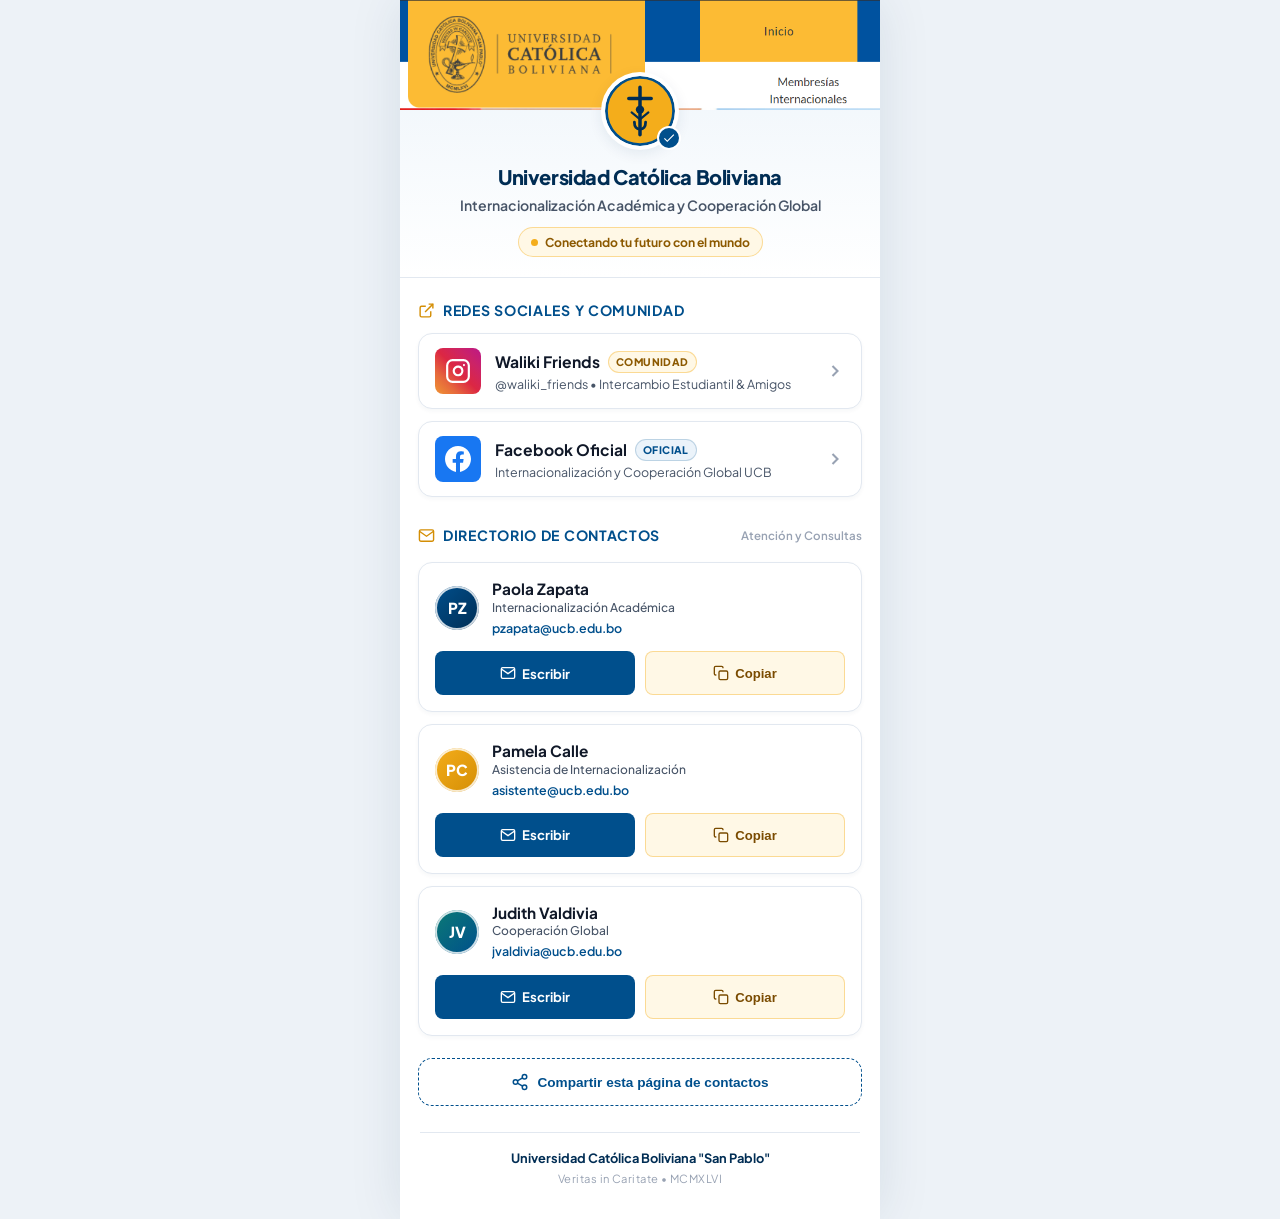
==== index.html @ a5567dbc "feat: initial commit for ucb contact landing (SDD)" ====
<!DOCTYPE html>
<html lang="es">
<head>
  <meta charset="UTF-8">
  <meta name="viewport" content="width=device-width, initial-scale=1.0, maximum-scale=1.0, user-scalable=no">
  <title>Internacionalización UCB | Contactos y Redes</title>
  <meta name="description" content="Enlaces oficiales y directorio de contacto de Internacionalización Académica y Cooperación Global - Universidad Católica Boliviana San Pablo.">
  <meta name="theme-color" content="#004F8C">
  
  <!-- Favicon / Meta Tags -->
  <link rel="preconnect" href="https://fonts.googleapis.com">
  <link rel="preconnect" href="https://fonts.gstatic.com" crossorigin>
  <link href="https://fonts.googleapis.com/css2?family=Plus+Jakarta+Sans:wght@400;500;600;700;800&family=Cinzel:wght@600;700&display=swap" rel="stylesheet">
  <link rel="stylesheet" href="styles.css">
</head>
<body>

  <!-- Contenedor Principal Optimizado para Móvil -->
  <main class="mobile-container">
    
    <!-- Encabezado / Branding UCB -->
    <header class="header-card">
      <div class="banner-wrapper">
        <img src="assets/ucb-banner.png" alt="Universidad Católica Boliviana" class="banner-img">
      </div>
      
      <div class="profile-section">
        <div class="avatar-badge">
          <!-- Logo / Escudo Simbólico UCB en SVG -->
          <svg class="ucb-seal-icon" viewBox="0 0 100 100" fill="none" xmlns="http://www.w3.org/2000/svg">
            <circle cx="50" cy="50" r="48" fill="#F4AD1B" stroke="#004F8C" stroke-width="4"/>
            <path d="M50 16V84M34 32H66" stroke="#002D54" stroke-width="5" stroke-linecap="round"/>
            <path d="M42 66C42 72 45 76 50 76C55 76 58 72 58 66" stroke="#002D54" stroke-width="4" stroke-linecap="round"/>
            <circle cx="50" cy="48" r="6" fill="#002D54"/>
            <path d="M38 52L50 62L62 52" stroke="#002D54" stroke-width="3" stroke-linecap="round"/>
          </svg>
          <span class="verified-badge" title="Canal Institucional Verificado">
            <svg viewBox="0 0 24 24" fill="currentColor"><path d="M9 16.17L4.83 12l-1.42 1.41L9 19 21 7l-1.41-1.41L9 16.17z"/></svg>
          </span>
        </div>

        <h1 class="brand-title">Universidad Católica Boliviana</h1>
        <p class="brand-subtitle">Internacionalización Académica y Cooperación Global</p>
        
        <div class="tag-pill">
          <span class="pulse-dot"></span>
          Conectando tu futuro con el mundo
        </div>
      </div>
    </header>

    <!-- Sección de Redes Sociales Principales -->
    <section class="section-block">
      <h2 class="section-title">
        <svg class="icon-title" viewBox="0 0 24 24" fill="none" stroke="currentColor" stroke-width="2"><path d="M18 13v6a2 2 0 0 1-2 2H5a2 2 0 0 1-2-2V8a2 2 0 0 1 2-2h6"/><polyline points="15 3 21 3 21 9"/><line x1="10" y1="14" x2="21" y2="3"/></svg>
        Redes Sociales y Comunidad
      </h2>

      <!-- Tarjeta Instagram Waliki Friends -->
      <a href="https://www.instagram.com/waliki_friends/" target="_blank" rel="noopener noreferrer" class="link-card ig-card">
        <div class="card-icon-box ig-icon">
          <svg viewBox="0 0 24 24" fill="none" stroke="currentColor" stroke-width="2" stroke-linecap="round" stroke-linejoin="round">
            <rect x="2" y="2" width="20" height="20" rx="5" ry="5"></rect>
            <path d="M16 11.37A4 4 0 1 1 12.63 8 4 4 0 0 1 16 11.37z"></path>
            <line x1="17.5" y1="6.5" x2="17.51" y2="6.5"></line>
          </svg>
        </div>
        <div class="card-content">
          <div class="card-header-row">
            <span class="card-name">Waliki Friends</span>
            <span class="badge badge-gold">Comunidad</span>
          </div>
          <p class="card-desc">@waliki_friends • Intercambio Estudiantil & Amigos</p>
        </div>
        <div class="card-arrow">
          <svg viewBox="0 0 24 24" fill="none" stroke="currentColor" stroke-width="2.5"><polyline points="9 18 15 12 9 6"></polyline></svg>
        </div>
      </a>

      <!-- Tarjeta Facebook Internacionalización UCB -->
      <a href="https://www.facebook.com/people/Internacionalizaci%C3%B3n-Acad%C3%A9mica-y-Cooperaci%C3%B3n-Global/100057765245636/" target="_blank" rel="noopener noreferrer" class="link-card fb-card">
        <div class="card-icon-box fb-icon">
          <svg viewBox="0 0 24 24" fill="currentColor">
            <path d="M24 12.073c0-6.627-5.373-12-12-12s-12 5.373-12 12c0 5.99 4.388 10.954 10.125 11.854v-8.385H7.078v-3.47h3.047V9.43c0-3.007 1.792-4.669 4.533-4.669 1.312 0 2.686.235 2.686.235v2.953H15.83c-1.491 0-1.956.925-1.956 1.874v2.25h3.328l-.532 3.47h-2.796v8.385C19.612 23.027 24 18.062 24 12.073z"/>
          </svg>
        </div>
        <div class="card-content">
          <div class="card-header-row">
            <span class="card-name">Facebook Oficial</span>
            <span class="badge badge-blue">Oficial</span>
          </div>
          <p class="card-desc">Internacionalización y Cooperación Global UCB</p>
        </div>
        <div class="card-arrow">
          <svg viewBox="0 0 24 24" fill="none" stroke="currentColor" stroke-width="2.5"><polyline points="9 18 15 12 9 6"></polyline></svg>
        </div>
      </a>
    </section>

    <!-- Sección de Directorio de Contactos Institucionales -->
    <section class="section-block">
      <div class="section-header-flex">
        <h2 class="section-title">
          <svg class="icon-title" viewBox="0 0 24 24" fill="none" stroke="currentColor" stroke-width="2"><path d="M4 4h16c1.1 0 2 .9 2 2v12c0 1.1-.9 2-2 2H4c-1.1 0-2-.9-2-2V6c0-1.1.9-2 2-2z"></path><polyline points="22,6 12,13 2,6"></polyline></svg>
          Directorio de Contactos
        </h2>
        <span class="hint-label">Atención y Consultas</span>
      </div>

      <!-- Contacto 1: Paola Zapata -->
      <article class="contact-card">
        <div class="contact-header">
          <div class="contact-avatar initials-pz">PZ</div>
          <div class="contact-info">
            <h3 class="contact-name">Paola Zapata</h3>
            <span class="contact-role">Internacionalización Académica</span>
            <div class="contact-email-text" title="pzapata@ucb.edu.bo">pzapata@ucb.edu.bo</div>
          </div>
        </div>
        <div class="contact-actions">
          <a href="mailto:pzapata@ucb.edu.bo?subject=Consulta%20Internacionalizaci%C3%B3n%20UCB" class="btn-action btn-mail">
            <svg viewBox="0 0 24 24" fill="none" stroke="currentColor" stroke-width="2"><path d="M4 4h16c1.1 0 2 .9 2 2v12c0 1.1-.9 2-2 2H4c-1.1 0-2-.9-2-2V6c0-1.1.9-2 2-2z"/><polyline points="22,6 12,13 2,6"/></svg>
            Escribir
          </a>
          <button type="button" class="btn-action btn-copy" onclick="copyEmail('pzapata@ucb.edu.bo', this)">
            <svg class="copy-icon" viewBox="0 0 24 24" fill="none" stroke="currentColor" stroke-width="2"><rect x="9" y="9" width="13" height="13" rx="2" ry="2"/><path d="M5 15H4a2 2 0 0 1-2-2V4a2 2 0 0 1 2-2h9a2 2 0 0 1 2 2v1"/></svg>
            <span>Copiar</span>
          </button>
        </div>
      </article>

      <!-- Contacto 2: Pamela Calle -->
      <article class="contact-card">
        <div class="contact-header">
          <div class="contact-avatar initials-pc">PC</div>
          <div class="contact-info">
            <h3 class="contact-name">Pamela Calle</h3>
            <span class="contact-role">Asistencia de Internacionalización</span>
            <div class="contact-email-text" title="asistente@ucb.edu.bo">asistente@ucb.edu.bo</div>
          </div>
        </div>
        <div class="contact-actions">
          <a href="mailto:asistente@ucb.edu.bo?subject=Consulta%20Asistencia%20Internacionalizaci%C3%B3n%20UCB" class="btn-action btn-mail">
            <svg viewBox="0 0 24 24" fill="none" stroke="currentColor" stroke-width="2"><path d="M4 4h16c1.1 0 2 .9 2 2v12c0 1.1-.9 2-2 2H4c-1.1 0-2-.9-2-2V6c0-1.1.9-2 2-2z"/><polyline points="22,6 12,13 2,6"/></svg>
            Escribir
          </a>
          <button type="button" class="btn-action btn-copy" onclick="copyEmail('asistente@ucb.edu.bo', this)">
            <svg class="copy-icon" viewBox="0 0 24 24" fill="none" stroke="currentColor" stroke-width="2"><rect x="9" y="9" width="13" height="13" rx="2" ry="2"/><path d="M5 15H4a2 2 0 0 1-2-2V4a2 2 0 0 1 2-2h9a2 2 0 0 1 2 2v1"/></svg>
            <span>Copiar</span>
          </button>
        </div>
      </article>

      <!-- Contacto 3: Judith Valdivia -->
      <article class="contact-card">
        <div class="contact-header">
          <div class="contact-avatar initials-jv">JV</div>
          <div class="contact-info">
            <h3 class="contact-name">Judith Valdivia</h3>
            <span class="contact-role">Cooperación Global</span>
            <div class="contact-email-text" title="jvaldivia@ucb.edu.bo">jvaldivia@ucb.edu.bo</div>
          </div>
        </div>
        <div class="contact-actions">
          <a href="mailto:jvaldivia@ucb.edu.bo?subject=Consulta%20Cooperaci%C3%B3n%20Global%20UCB" class="btn-action btn-mail">
            <svg viewBox="0 0 24 24" fill="none" stroke="currentColor" stroke-width="2"><path d="M4 4h16c1.1 0 2 .9 2 2v12c0 1.1-.9 2-2 2H4c-1.1 0-2-.9-2-2V6c0-1.1.9-2 2-2z"/><polyline points="22,6 12,13 2,6"/></svg>
            Escribir
          </a>
          <button type="button" class="btn-action btn-copy" onclick="copyEmail('jvaldivia@ucb.edu.bo', this)">
            <svg class="copy-icon" viewBox="0 0 24 24" fill="none" stroke="currentColor" stroke-width="2"><rect x="9" y="9" width="13" height="13" rx="2" ry="2"/><path d="M5 15H4a2 2 0 0 1-2-2V4a2 2 0 0 1 2-2h9a2 2 0 0 1 2 2v1"/></svg>
            <span>Copiar</span>
          </button>
        </div>
      </article>
    </section>

    <!-- Botón de Compartir Perfil -->
    <div class="share-container">
      <button type="button" class="share-btn" onclick="shareLanding()">
        <svg viewBox="0 0 24 24" fill="none" stroke="currentColor" stroke-width="2"><circle cx="18" cy="5" r="3"/><circle cx="6" cy="12" r="3"/><circle cx="18" cy="19" r="3"/><line x1="8.59" y1="13.51" x2="15.42" y2="17.49"/><line x1="15.41" y1="6.51" x2="8.59" y2="10.49"/></svg>
        Compartir esta página de contactos
      </button>
    </div>

    <!-- Pie de página institucional -->
    <footer class="footer">
      <div class="footer-divider"></div>
      <p class="footer-inst">Universidad Católica Boliviana "San Pablo"</p>
      <p class="footer-rights">Veritas in Caritate • MCMXLVI</p>
    </footer>

  </main>

  <!-- Notificación Toast Flotante -->
  <div id="toast" class="toast-notification" role="status" aria-live="polite">
    <svg class="toast-icon" viewBox="0 0 24 24" fill="currentColor"><path d="M9 16.17L4.83 12l-1.42 1.41L9 19 21 7l-1.41-1.41L9 16.17z"/></svg>
    <span id="toast-message">Copiado al portapapeles</span>
  </div>

  <script src="app.js"></script>
</body>
</html>
---- styles.css ----
/* ==========================================================================
   Design Tokens & Variables (Identidad UCB)
   ========================================================================== */
:root {
  --ucb-blue: #004F8C;
  --ucb-blue-dark: #002D54;
  --ucb-blue-light: #EBF3FA;
  --ucb-gold: #F4AD1B;
  --ucb-gold-dark: #D48E05;
  --ucb-gold-light: #FFF8E6;
  
  --bg-page: #EDF2F7;
  --bg-card: #FFFFFF;
  --bg-card-hover: #F8FAFC;
  
  --text-main: #101828;
  --text-muted: #475467;
  --text-light: #98A2B3;
  --text-inverse: #FFFFFF;

  --border-subtle: #E2E8F0;
  --border-focus: #004F8C;
  
  --shadow-sm: 0 2px 4px rgba(0, 45, 84, 0.04);
  --shadow-md: 0 4px 14px rgba(0, 45, 84, 0.08);
  --shadow-lg: 0 10px 25px rgba(0, 45, 84, 0.12);
  --shadow-press: 0 1px 3px rgba(0, 45, 84, 0.08);

  --radius-sm: 8px;
  --radius-md: 14px;
  --radius-lg: 20px;
  --radius-full: 9999px;

  --transition-fast: 0.18s cubic-bezier(0.4, 0, 0.2, 1);
  --transition-bounce: 0.3s cubic-bezier(0.34, 1.56, 0.64, 1);
}

/* ==========================================================================
   Base & Resets
   ========================================================================== */
* {
  margin: 0;
  padding: 0;
  box-sizing: border-box;
  -webkit-tap-highlight-color: transparent;
}

body {
  font-family: 'Plus Jakarta Sans', -apple-system, BlinkMacSystemFont, "Segoe UI", Roboto, sans-serif;
  background-color: var(--bg-page);
  color: var(--text-main);
  line-height: 1.5;
  min-height: 100vh;
  display: flex;
  justify-content: center;
  align-items: flex-start;
  padding: 0;
}

/* ==========================================================================
   Mobile Viewport Shell (Simulación / Contenedor Bio-Link)
   ========================================================================== */
.mobile-container {
  width: 100%;
  max-width: 480px;
  min-height: 100vh;
  background: #FFFFFF;
  box-shadow: 0 0 50px rgba(0, 45, 84, 0.1);
  display: flex;
  flex-direction: column;
  position: relative;
  overflow-x: hidden;
  padding-bottom: 32px;
}

/* ==========================================================================
   Header & Perfil UCB
   ========================================================================== */
.header-card {
  position: relative;
  background: linear-gradient(180deg, var(--ucb-blue-light) 0%, #FFFFFF 100%);
  border-bottom: 1px solid var(--border-subtle);
  padding-bottom: 20px;
}

.banner-wrapper {
  width: 100%;
  height: 110px;
  overflow: hidden;
  position: relative;
  background: var(--ucb-blue);
}

.banner-img {
  width: 100%;
  height: 100%;
  object-fit: cover;
  object-position: center left;
  display: block;
}

.profile-section {
  padding: 0 20px;
  display: flex;
  flex-direction: column;
  align-items: center;
  text-align: center;
  margin-top: -38px;
}

.avatar-badge {
  position: relative;
  width: 78px;
  height: 78px;
  background: #FFFFFF;
  border-radius: var(--radius-full);
  padding: 4px;
  box-shadow: var(--shadow-md);
  margin-bottom: 12px;
}

.ucb-seal-icon {
  width: 100%;
  height: 100%;
  border-radius: var(--radius-full);
  display: block;
}

.verified-badge {
  position: absolute;
  bottom: 0px;
  right: -2px;
  background: var(--ucb-blue);
  color: #FFFFFF;
  width: 24px;
  height: 24px;
  border-radius: var(--radius-full);
  border: 2px solid #FFFFFF;
  display: flex;
  align-items: center;
  justify-content: center;
}

.verified-badge svg {
  width: 14px;
  height: 14px;
}

.brand-title {
  font-size: 1.25rem;
  font-weight: 800;
  color: var(--ucb-blue-dark);
  letter-spacing: -0.02em;
  margin-bottom: 4px;
}

.brand-subtitle {
  font-size: 0.88rem;
  font-weight: 600;
  color: var(--text-muted);
  max-width: 90%;
  line-height: 1.35;
  margin-bottom: 12px;
}

.tag-pill {
  display: inline-flex;
  align-items: center;
  gap: 7px;
  padding: 5px 12px;
  background-color: var(--ucb-gold-light);
  border: 1px solid rgba(244, 173, 27, 0.4);
  color: #8C5900;
  font-size: 0.76rem;
  font-weight: 700;
  border-radius: var(--radius-full);
}

.pulse-dot {
  width: 7px;
  height: 7px;
  background-color: var(--ucb-gold);
  border-radius: 50%;
  box-shadow: 0 0 0 0 rgba(244, 173, 27, 0.7);
  animation: pulseAnim 2s infinite;
}

@keyframes pulseAnim {
  0% { box-shadow: 0 0 0 0 rgba(244, 173, 27, 0.7); }
  70% { box-shadow: 0 0 0 8px rgba(244, 173, 27, 0); }
  100% { box-shadow: 0 0 0 0 rgba(244, 173, 27, 0); }
}

/* ==========================================================================
   Secciones y Títulos
   ========================================================================== */
.section-block {
  padding: 22px 18px 6px 18px;
  display: flex;
  flex-direction: column;
  gap: 12px;
}

.section-header-flex {
  display: flex;
  justify-content: space-between;
  align-items: center;
  margin-bottom: 4px;
}

.section-title {
  display: flex;
  align-items: center;
  gap: 8px;
  font-size: 0.88rem;
  font-weight: 700;
  text-transform: uppercase;
  letter-spacing: 0.05em;
  color: var(--ucb-blue);
}

.icon-title {
  width: 17px;
  height: 17px;
  color: var(--ucb-gold-dark);
}

.hint-label {
  font-size: 0.72rem;
  color: var(--text-light);
  font-weight: 600;
}

/* ==========================================================================
   Tarjetas de Redes Sociales (Estilo Linktree/TikTok Bio)
   ========================================================================== */
.link-card {
  display: flex;
  align-items: center;
  gap: 14px;
  background: var(--bg-card);
  border: 1.5px solid var(--border-subtle);
  border-radius: var(--radius-md);
  padding: 14px 16px;
  text-decoration: none;
  color: inherit;
  box-shadow: var(--shadow-sm);
  transition: transform var(--transition-fast), border-color var(--transition-fast), box-shadow var(--transition-fast);
  cursor: pointer;
  position: relative;
  overflow: hidden;
}

.link-card:active {
  transform: scale(0.98);
  box-shadow: var(--shadow-press);
}

.card-icon-box {
  width: 46px;
  height: 46px;
  border-radius: var(--radius-sm);
  display: flex;
  align-items: center;
  justify-content: center;
  flex-shrink: 0;
  transition: transform var(--transition-bounce);
}

.link-card:active .card-icon-box {
  transform: scale(0.92);
}

/* Iconos específicos */
.ig-icon {
  background: linear-gradient(45deg, #f09433 0%, #e6683c 25%, #dc2743 50%, #cc2366 75%, #bc1888 100%);
  color: #FFFFFF;
}
.ig-icon svg {
  width: 26px;
  height: 26px;
}

.fb-icon {
  background-color: #1877F2;
  color: #FFFFFF;
}
.fb-icon svg {
  width: 26px;
  height: 26px;
}

.card-content {
  flex: 1;
  min-width: 0;
}

.card-header-row {
  display: flex;
  align-items: center;
  gap: 8px;
  margin-bottom: 2px;
}

.card-name {
  font-size: 0.98rem;
  font-weight: 700;
  color: var(--text-main);
  white-space: nowrap;
  overflow: hidden;
  text-overflow: ellipsis;
}

.card-desc {
  font-size: 0.78rem;
  color: var(--text-muted);
  line-height: 1.3;
  white-space: nowrap;
  overflow: hidden;
  text-overflow: ellipsis;
}

.badge {
  font-size: 0.65rem;
  font-weight: 800;
  padding: 2px 7px;
  border-radius: var(--radius-full);
  text-transform: uppercase;
  letter-spacing: 0.04em;
}

.badge-gold {
  background-color: var(--ucb-gold-light);
  color: #8C5900;
  border: 1px solid rgba(244, 173, 27, 0.4);
}

.badge-blue {
  background-color: var(--ucb-blue-light);
  color: var(--ucb-blue);
  border: 1px solid rgba(0, 79, 140, 0.2);
}

.card-arrow {
  color: var(--text-light);
  display: flex;
  align-items: center;
  justify-content: center;
  transition: transform var(--transition-fast), color var(--transition-fast);
}

.card-arrow svg {
  width: 20px;
  height: 20px;
}

.link-card:hover {
  border-color: var(--ucb-blue);
  box-shadow: var(--shadow-md);
}

.link-card:hover .card-arrow {
  transform: translateX(3px);
  color: var(--ucb-blue);
}

/* ==========================================================================
   Tarjetas de Contacto Directo (Directorio)
   ========================================================================== */
.contact-card {
  background: var(--bg-card);
  border: 1.5px solid var(--border-subtle);
  border-radius: var(--radius-md);
  padding: 16px;
  box-shadow: var(--shadow-sm);
  display: flex;
  flex-direction: column;
  gap: 14px;
  transition: border-color var(--transition-fast), box-shadow var(--transition-fast);
}

.contact-card:hover {
  border-color: rgba(0, 79, 140, 0.4);
  box-shadow: var(--shadow-md);
}

.contact-header {
  display: flex;
  align-items: center;
  gap: 13px;
}

.contact-avatar {
  width: 44px;
  height: 44px;
  border-radius: 50%;
  font-weight: 800;
  font-size: 0.95rem;
  display: flex;
  align-items: center;
  justify-content: center;
  flex-shrink: 0;
  box-shadow: inset 0 0 0 2px rgba(255, 255, 255, 0.8);
}

.initials-pz {
  background: linear-gradient(135deg, var(--ucb-blue) 0%, var(--ucb-blue-dark) 100%);
  color: #FFFFFF;
}

.initials-pc {
  background: linear-gradient(135deg, var(--ucb-gold) 0%, var(--ucb-gold-dark) 100%);
  color: #FFFFFF;
}

.initials-jv {
  background: linear-gradient(135deg, #0B7A75 0%, #004F8C 100%);
  color: #FFFFFF;
}

.contact-info {
  flex: 1;
  min-width: 0;
}

.contact-name {
  font-size: 0.96rem;
  font-weight: 700;
  color: var(--text-main);
  line-height: 1.25;
}

.contact-role {
  display: block;
  font-size: 0.75rem;
  color: var(--text-muted);
  font-weight: 500;
  margin-bottom: 2px;
}

.contact-email-text {
  font-size: 0.78rem;
  color: var(--ucb-blue);
  font-weight: 600;
  white-space: nowrap;
  overflow: hidden;
  text-overflow: ellipsis;
}

.contact-actions {
  display: grid;
  grid-template-columns: 1fr 1fr;
  gap: 10px;
}

.btn-action {
  display: inline-flex;
  align-items: center;
  justify-content: center;
  gap: 6px;
  padding: 10px 14px;
  border-radius: var(--radius-sm);
  font-size: 0.82rem;
  font-weight: 700;
  text-decoration: none;
  border: none;
  cursor: pointer;
  min-height: 44px;
  transition: transform var(--transition-fast), background-color var(--transition-fast);
}

.btn-action:active {
  transform: scale(0.96);
}

.btn-mail {
  background-color: var(--ucb-blue);
  color: #FFFFFF;
}

.btn-mail:hover {
  background-color: var(--ucb-blue-dark);
}

.btn-mail svg {
  width: 16px;
  height: 16px;
}

.btn-copy {
  background-color: var(--ucb-gold-light);
  color: #7A4B00;
  border: 1px solid rgba(244, 173, 27, 0.4);
}

.btn-copy:hover {
  background-color: #FDE8B5;
}

.btn-copy svg {
  width: 16px;
  height: 16px;
}

/* ==========================================================================
   Botón Compartir Landing
   ========================================================================== */
.share-container {
  padding: 16px 18px 8px 18px;
}

.share-btn {
  width: 100%;
  display: flex;
  align-items: center;
  justify-content: center;
  gap: 8px;
  padding: 13px 18px;
  background-color: #FFFFFF;
  border: 1.5px dashed var(--ucb-blue);
  border-radius: var(--radius-md);
  color: var(--ucb-blue);
  font-size: 0.85rem;
  font-weight: 700;
  cursor: pointer;
  min-height: 48px;
  transition: background-color var(--transition-fast), transform var(--transition-fast);
}

.share-btn svg {
  width: 18px;
  height: 18px;
}

.share-btn:active {
  transform: scale(0.98);
  background-color: var(--ucb-blue-light);
}

/* ==========================================================================
   Footer
   ========================================================================== */
.footer {
  margin-top: 18px;
  padding: 0 20px;
  text-align: center;
}

.footer-divider {
  height: 1px;
  background: var(--border-subtle);
  margin-bottom: 16px;
}

.footer-inst {
  font-size: 0.80rem;
  font-weight: 700;
  color: var(--ucb-blue-dark);
}

.footer-rights {
  font-size: 0.70rem;
  color: var(--text-light);
  margin-top: 2px;
  letter-spacing: 0.04em;
}

/* ==========================================================================
   Toast Notificación
   ========================================================================== */
.toast-notification {
  position: fixed;
  bottom: 24px;
  left: 50%;
  transform: translateX(-50%) translateY(100px);
  background-color: #101828;
  color: #FFFFFF;
  padding: 10px 18px;
  border-radius: var(--radius-full);
  font-size: 0.84rem;
  font-weight: 600;
  display: flex;
  align-items: center;
  gap: 8px;
  box-shadow: var(--shadow-lg);
  opacity: 0;
  pointer-events: none;
  transition: transform 0.3s cubic-bezier(0.175, 0.885, 0.32, 1.275), opacity 0.25s ease;
  z-index: 9999;
  max-width: 90%;
  white-space: nowrap;
}

.toast-notification.active {
  transform: translateX(-50%) translateY(0);
  opacity: 1;
}

.toast-icon {
  width: 18px;
  height: 18px;
  color: var(--ucb-gold);
}
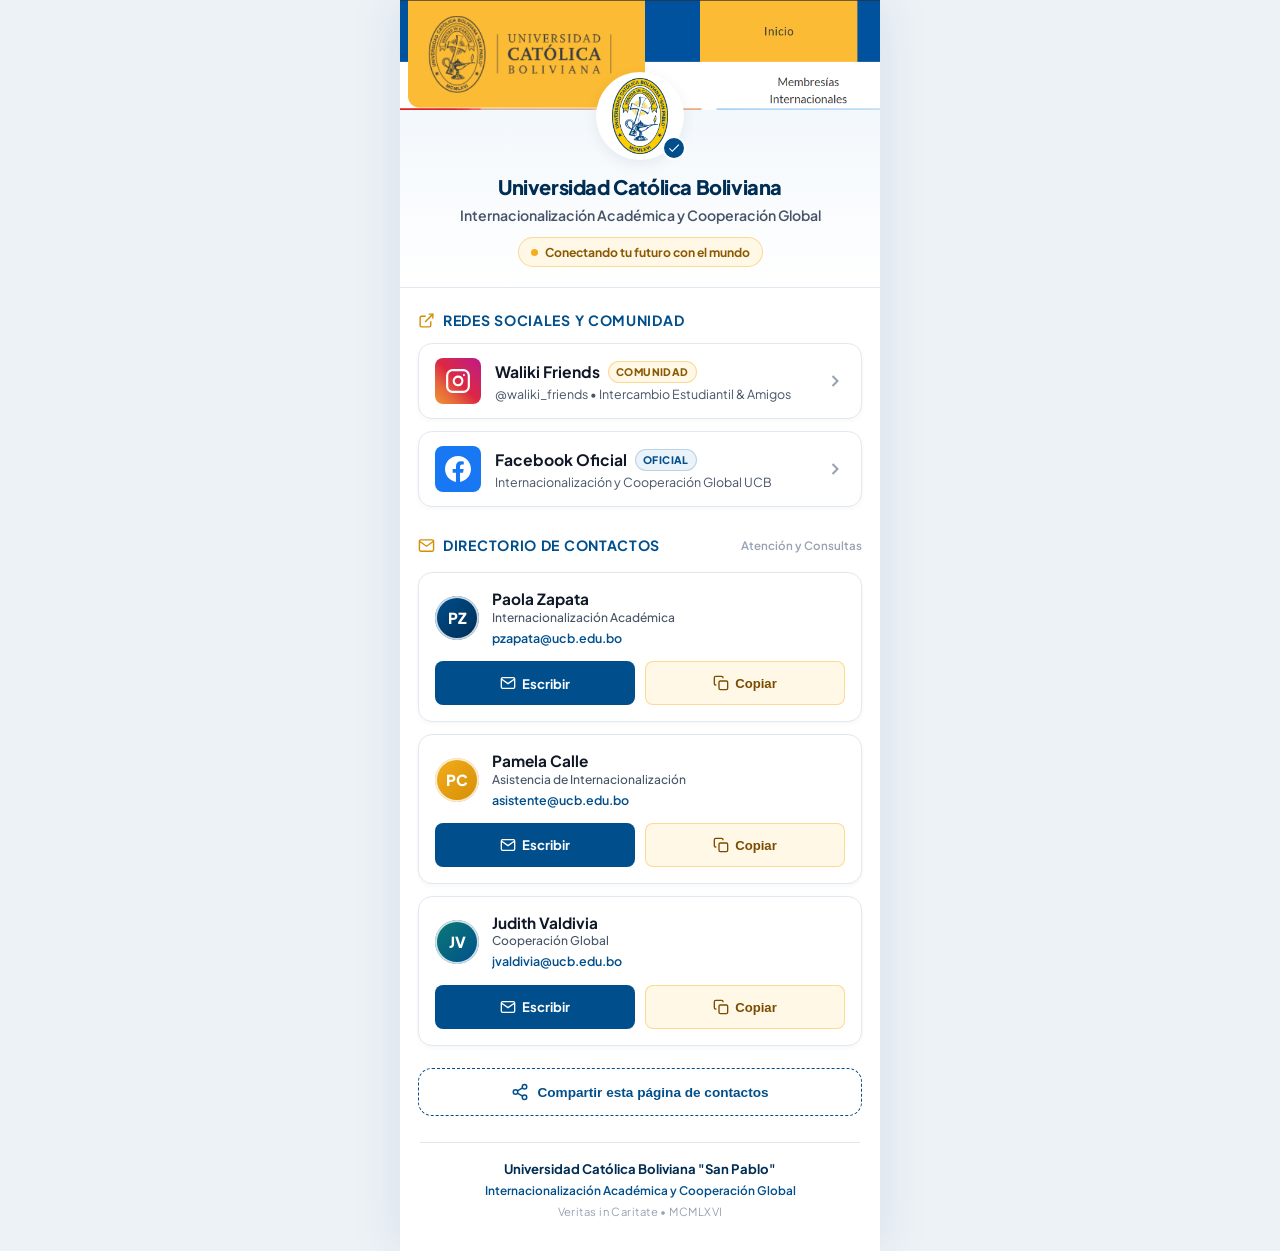
==== commit 5495c9d6: "feat: actualizar escudo oficial UCB y agregar departamento en el footer" ====
--- a/index.html
+++ b/index.html
@@ -26,14 +26,8 @@
       
       <div class="profile-section">
         <div class="avatar-badge">
-          <!-- Logo / Escudo Simbólico UCB en SVG -->
-          <svg class="ucb-seal-icon" viewBox="0 0 100 100" fill="none" xmlns="http://www.w3.org/2000/svg">
-            <circle cx="50" cy="50" r="48" fill="#F4AD1B" stroke="#004F8C" stroke-width="4"/>
-            <path d="M50 16V84M34 32H66" stroke="#002D54" stroke-width="5" stroke-linecap="round"/>
-            <path d="M42 66C42 72 45 76 50 76C55 76 58 72 58 66" stroke="#002D54" stroke-width="4" stroke-linecap="round"/>
-            <circle cx="50" cy="48" r="6" fill="#002D54"/>
-            <path d="M38 52L50 62L62 52" stroke="#002D54" stroke-width="3" stroke-linecap="round"/>
-          </svg>
+          <!-- Escudo Oficial UCB San Pablo -->
+          <img src="assets/ucb-logo.png" alt="Escudo Universidad Católica Boliviana San Pablo" class="ucb-seal-img">
           <span class="verified-badge" title="Canal Institucional Verificado">
             <svg viewBox="0 0 24 24" fill="currentColor"><path d="M9 16.17L4.83 12l-1.42 1.41L9 19 21 7l-1.41-1.41L9 16.17z"/></svg>
           </span>
@@ -186,7 +180,8 @@
     <footer class="footer">
       <div class="footer-divider"></div>
       <p class="footer-inst">Universidad Católica Boliviana "San Pablo"</p>
-      <p class="footer-rights">Veritas in Caritate • MCMXLVI</p>
+      <p class="footer-dept">Internacionalización Académica y Cooperación Global</p>
+      <p class="footer-rights">Veritas in Caritate • MCMLXVI</p>
     </footer>
 
   </main>
--- a/styles.css
+++ b/styles.css
@@ -110,19 +110,22 @@
 
 .avatar-badge {
   position: relative;
-  width: 78px;
-  height: 78px;
+  width: 88px;
+  height: 88px;
   background: #FFFFFF;
   border-radius: var(--radius-full);
-  padding: 4px;
+  padding: 6px;
   box-shadow: var(--shadow-md);
   margin-bottom: 12px;
-}
-
-.ucb-seal-icon {
+  display: flex;
+  align-items: center;
+  justify-content: center;
+}
+
+.ucb-seal-img {
   width: 100%;
   height: 100%;
-  border-radius: var(--radius-full);
+  object-fit: contain;
   display: block;
 }
 
@@ -553,15 +556,22 @@
 }
 
 .footer-inst {
-  font-size: 0.80rem;
+  font-size: 0.82rem;
   font-weight: 700;
   color: var(--ucb-blue-dark);
+}
+
+.footer-dept {
+  font-size: 0.74rem;
+  font-weight: 600;
+  color: var(--ucb-blue);
+  margin-top: 3px;
 }
 
 .footer-rights {
   font-size: 0.70rem;
   color: var(--text-light);
-  margin-top: 2px;
+  margin-top: 3px;
   letter-spacing: 0.04em;
 }
 
